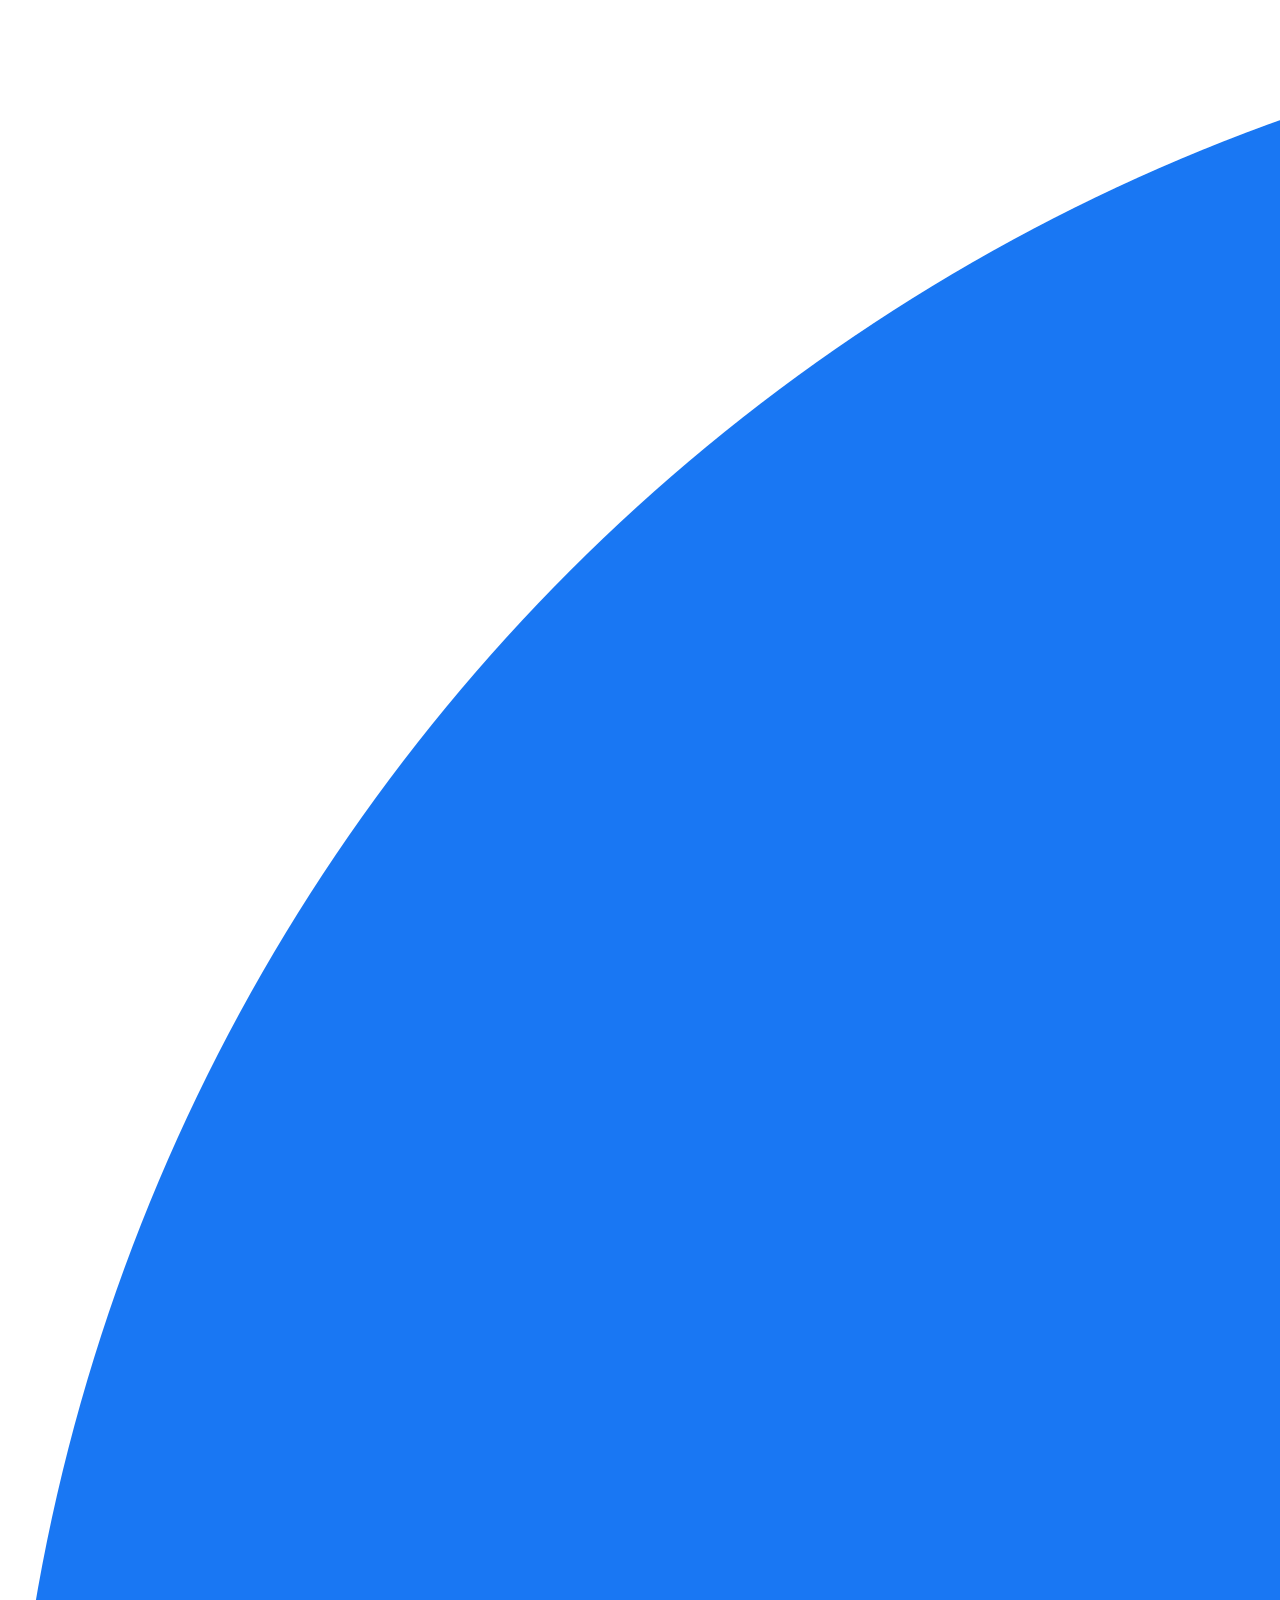
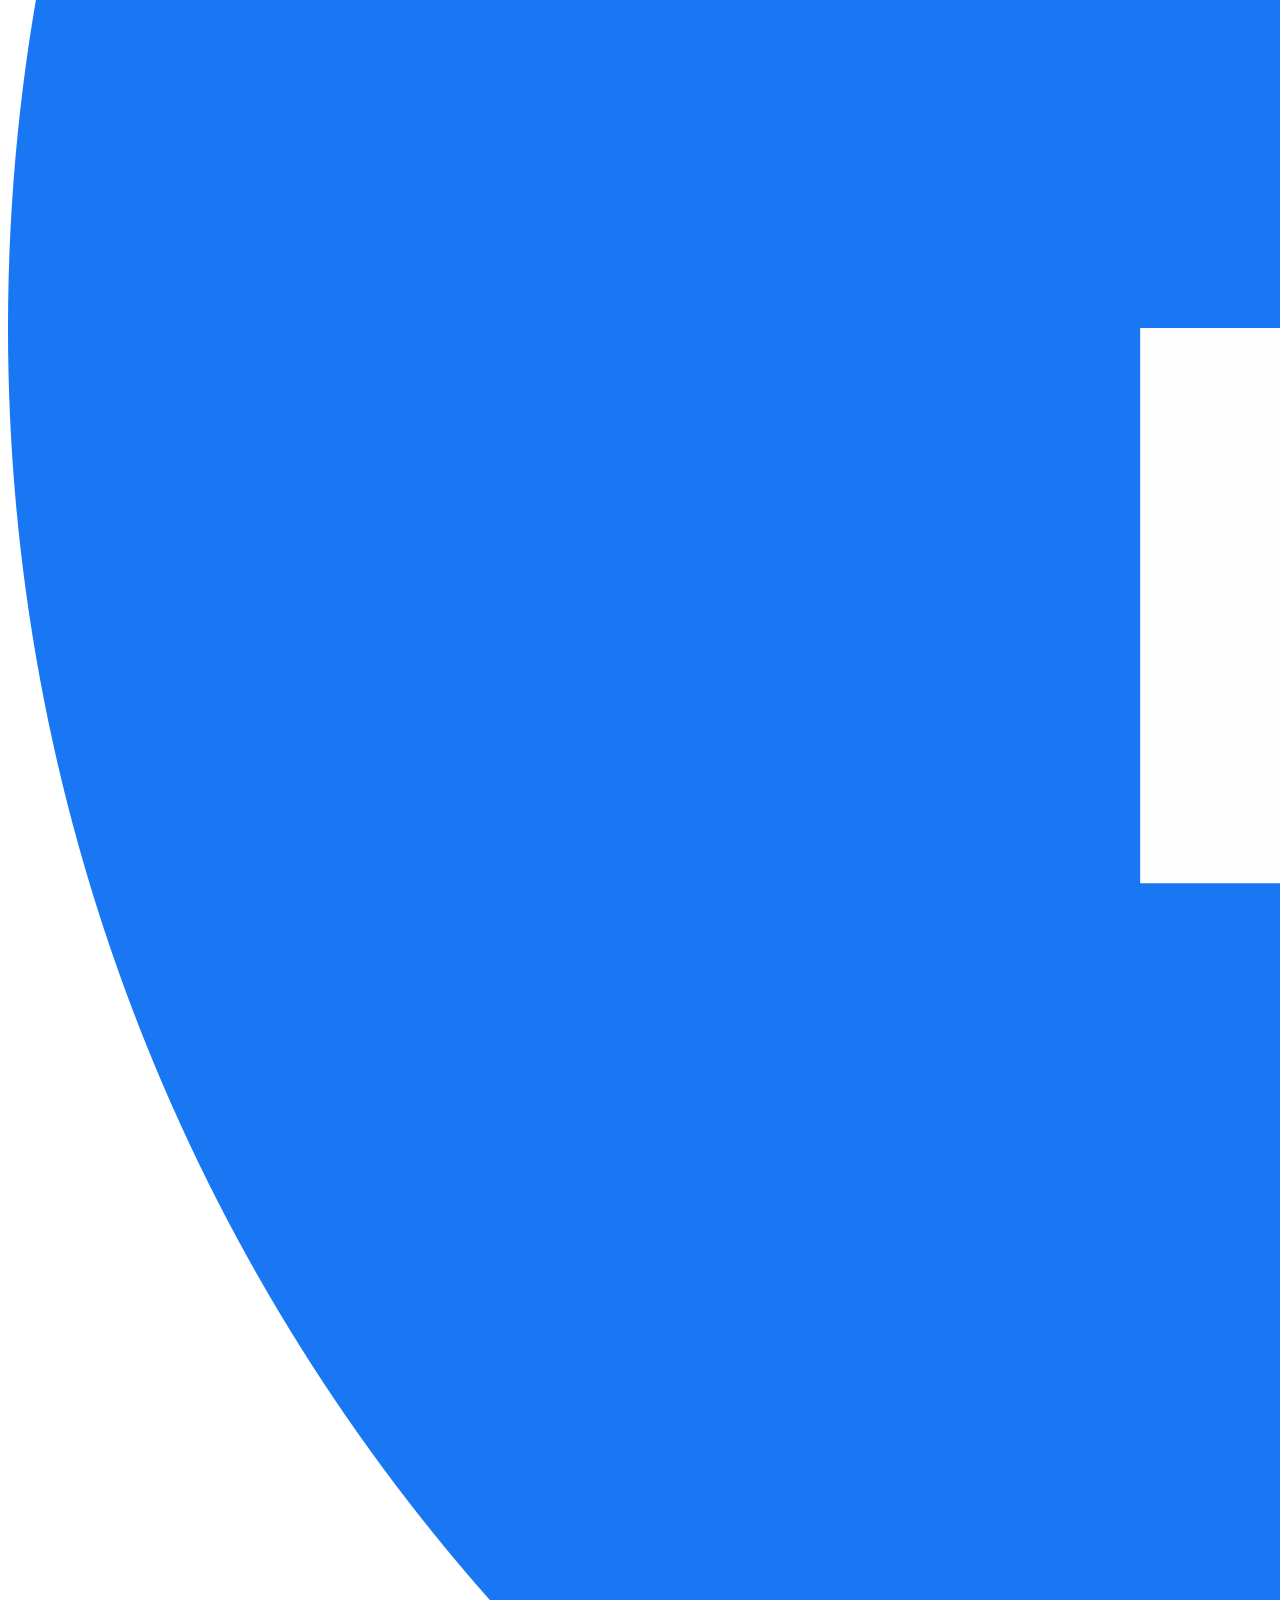
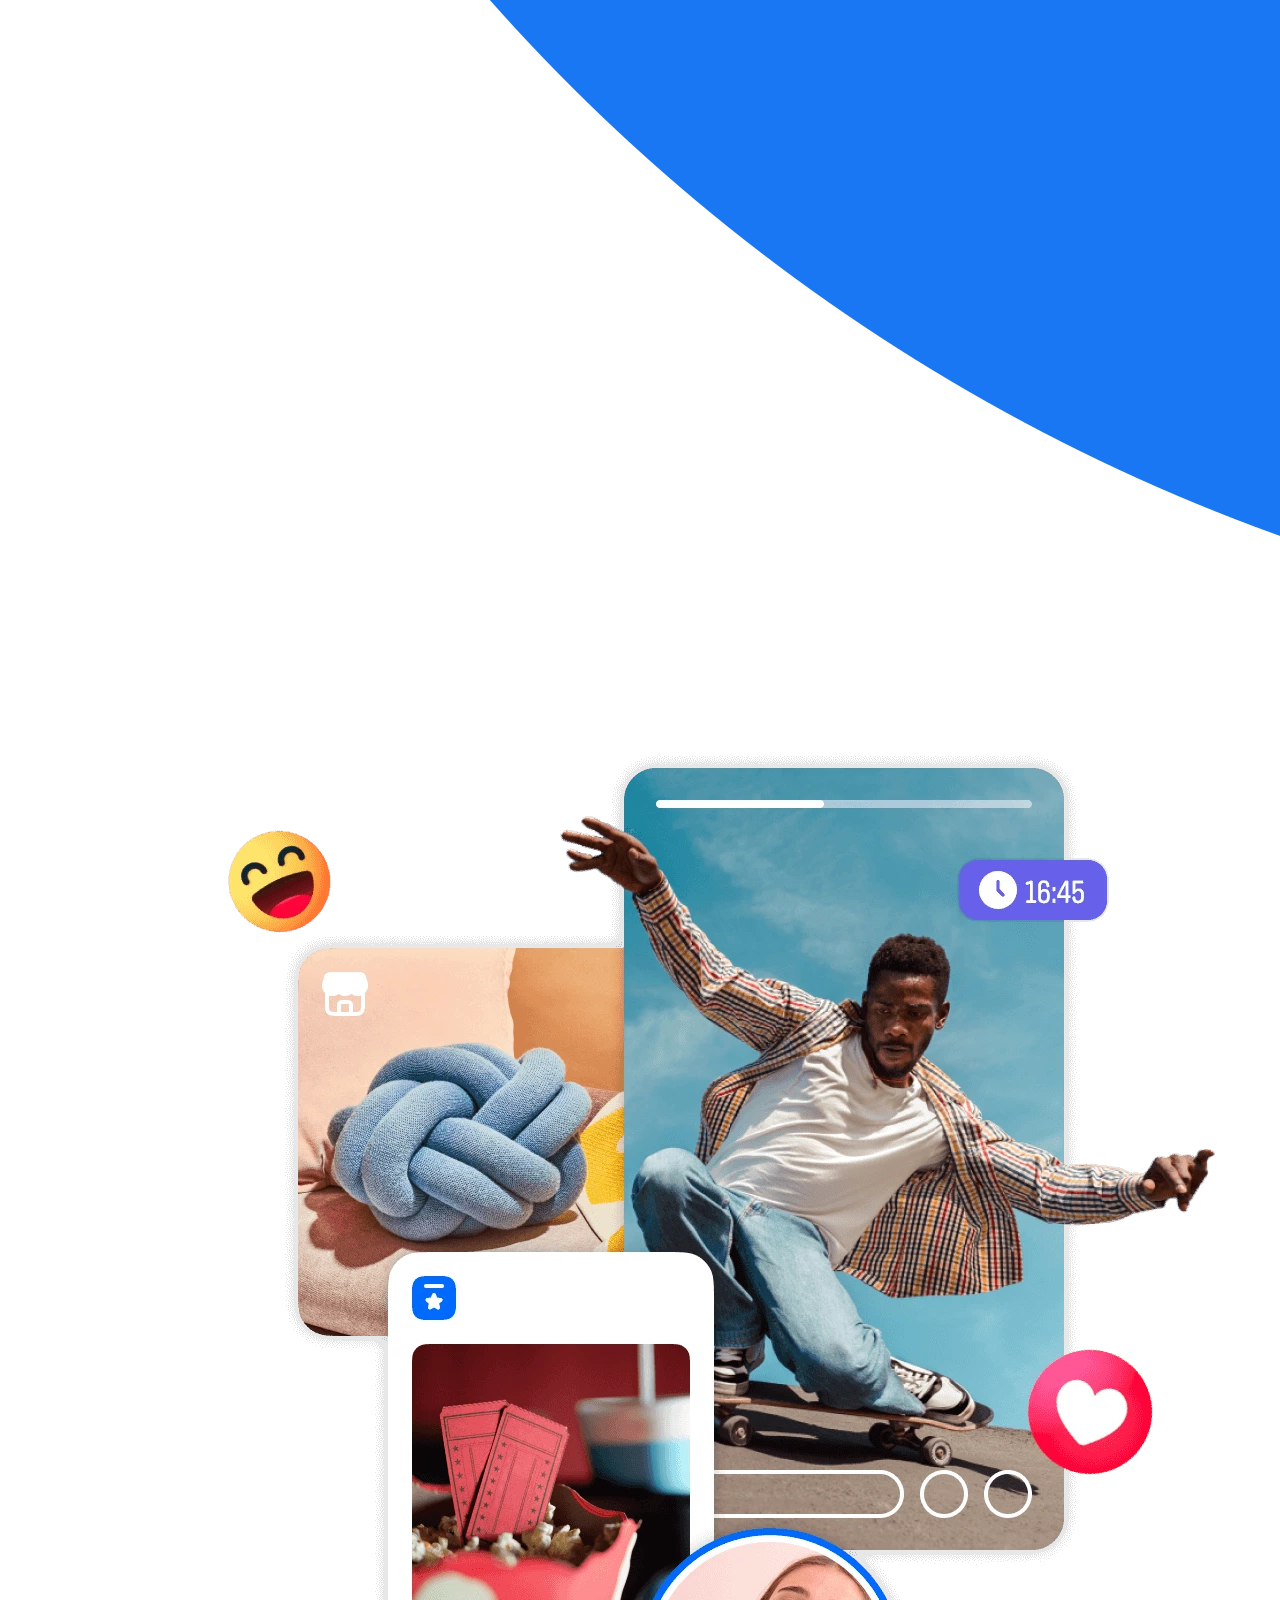
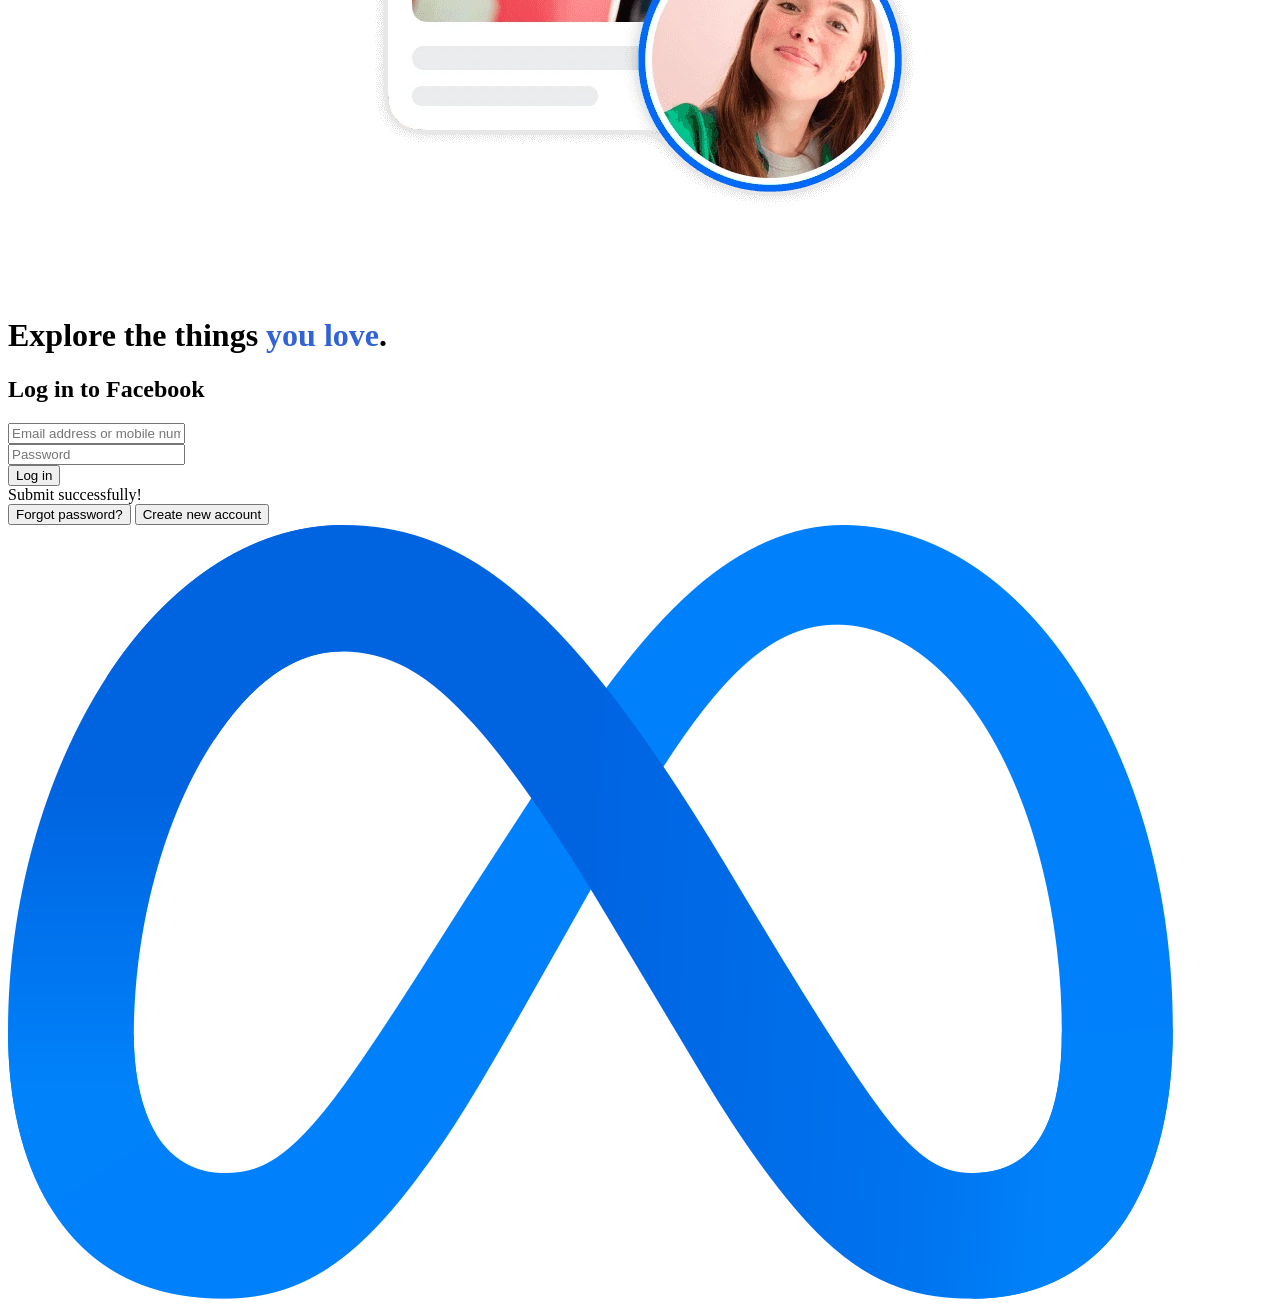
==== HTML/index.html @ 6763d305 "Glavni commit" ====
<!DOCTYPE html>
<html>
<head>
	<title>Facebook</title>
	<link rel="icon" type="image/png" href="logo.png">
	<link rel="stylesheet" href="../Css/styles.css">
	<script src="../JavaScript/script.js"></script>
</head>
<body>
	<div class="vse">
		
		<div class="levi">
			<img src="../Slike/logo.png" alt="logo" class="logo">
			<img src="../Slike/slika1.png" alt="slika1"  class="slika1">
			<h1 class="levoBesedil">Explore the things <span style="color:#3162d8;">you love</span>.</h1>
		</div>

		<div class="desni">
			<h2>Log in to Facebook</h2>
			<div class="polje">
				<input type="text" name="email" class="mail" placeholder="Email address or mobile number" required>
			</div>
			<div class="polje">
				<input type="password" name="geslo" placeholder="Password" minlength="8" maxlength="30" required>
			</div>
			<button type="submit" class="b1" id="loginBtn">Log in</button>
			<div id="toast">Submit successfully!</div>
			<button id="forgot-password" class="b2">Forgot password?</button>
			<button id="create-account" class="b3">Create new account</button>
			<div class="metaPolje">
				<img src="../Slike/meta.png" alt="meta" class="meta">
			</div>
		</div>
	
	</div>
</body>
</html>
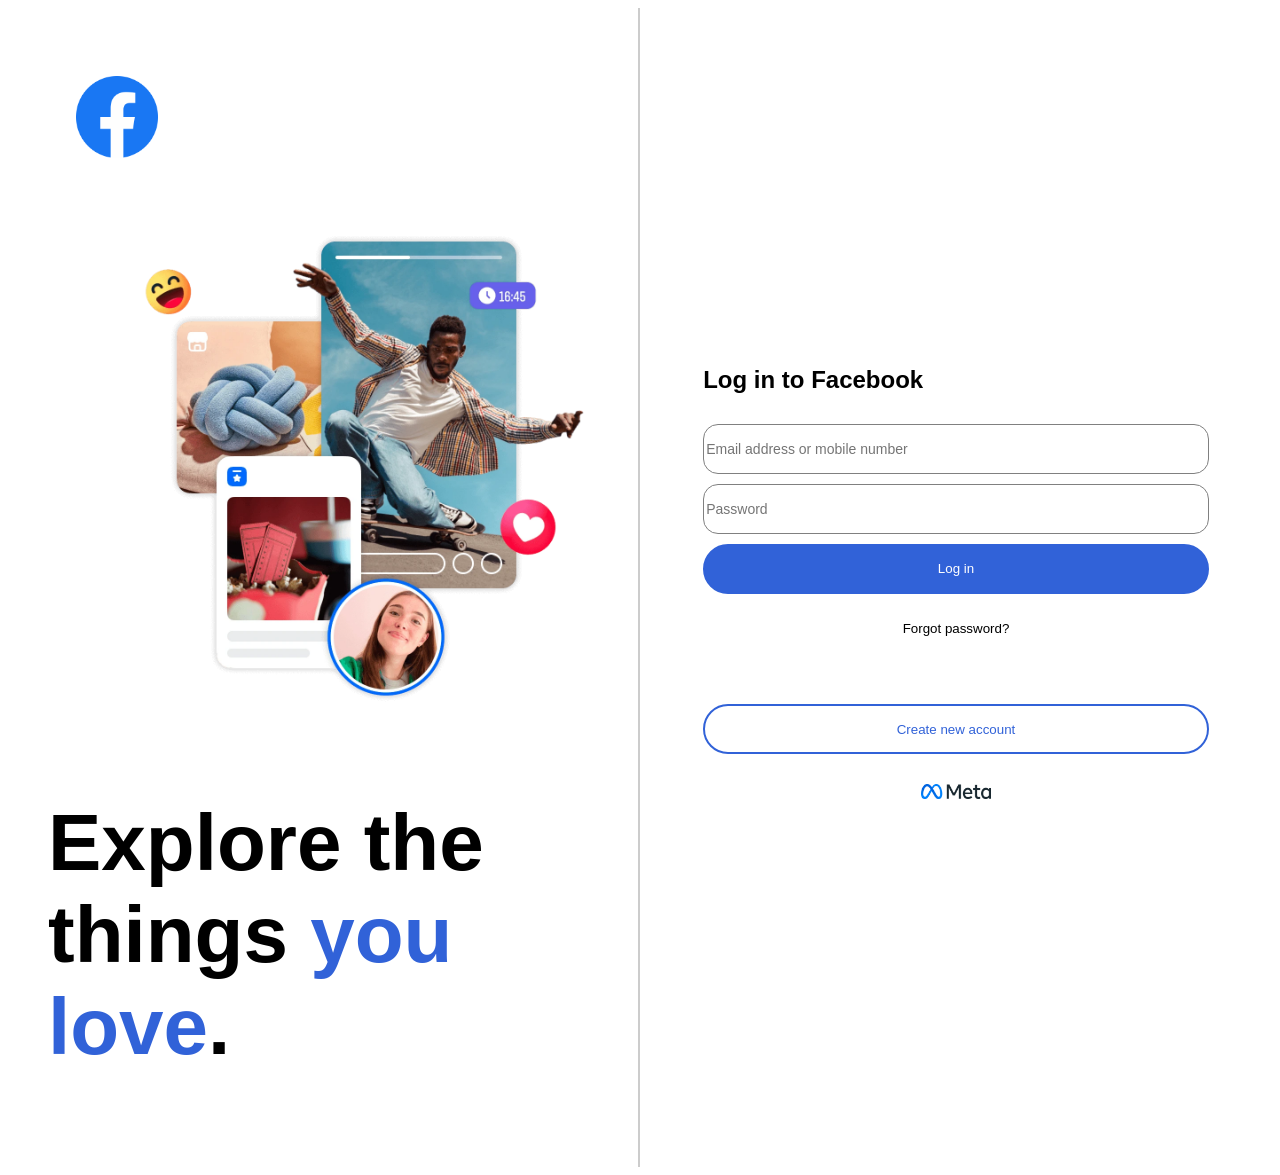
==== commit ac6287ef: "Fix stylesheet link case sensitivity" ====
--- a/HTML/index.html
+++ b/HTML/index.html
@@ -3,7 +3,7 @@
 <head>
 	<title>Facebook</title>
 	<link rel="icon" type="image/png" href="logo.png">
-	<link rel="stylesheet" href="../Css/styles.css">
+	<link rel="stylesheet" href="../CSS/styles.css">
 	<script src="../JavaScript/script.js"></script>
 </head>
 <body>
--- a/CSS/styles.css
+++ b/CSS/styles.css
@@ -0,0 +1,194 @@
+body{
+	font-family: Segoe UI Historic, Segoe UI, Helvetica, Arial, sans-serif;
+}
+
+
+
+.vse {
+    margin: 0 auto;
+    display: grid;
+	grid-template-columns: 1fr 1fr;
+	/*height: 100vh;*/
+}
+
+.levi {
+	/*width: 45%;*/
+	border-right: 2px solid #CCCCCC;
+	padding: 40px;
+}
+
+.logo {
+	width: 15%;
+	margin: 5%;
+}
+
+.slika1 {
+    width: 100%;
+}
+
+.levoBesedil {
+	font-size: 500%;
+}
+
+.desni {
+	/*width: 45%;*/
+	padding: 10%;
+	display: flex;
+    flex-direction: column;
+    justify-content: center;
+    margin: 0;
+}
+.metaPolje {
+	display: flex;
+    justify-content: center;
+    align-items: center;
+    flex-direction: column;
+    margin: 30px;
+}
+
+.meta {
+	width: 70px;
+	display: block;
+}
+
+button{
+	width: 100%;
+    height: 50px;
+	border-radius: 50px;
+	margin-top: 10px;
+}
+
+input{
+	border: 1px solid gray;
+	border-radius: 15px;
+    font-size: 14px;
+    box-sizing: border-box;
+	width: 100%;
+    height: 50px;
+	margin-top: 10px;
+}
+
+select {
+	border: 1px solid gray;
+	border-radius: 15px;
+    font-size: 14px;
+    box-sizing: border-box;
+	width: 100%;
+    height: 50px;
+	margin-top: 10px;
+	background-color: white;
+}
+
+.b1 {
+	background-color: #3162d8;
+	border: 2px solid #3162d8;
+	color: white;
+}
+
+.b1:hover {
+    background-color: #2851A3;
+}
+
+.b2 {
+	background-color: white;
+	border: 2px solid white;
+	color: black;
+}
+
+.b2:hover {
+    background-color: #CCCCCC;
+}
+
+.b3 {
+	border: 2px solid #3162d8;
+	background-color: white;
+	color: #3162d8;
+	margin-top: 10%;
+}
+
+.b3:hover {
+    background-color: #CCCCCC;
+}
+
+.b4 {
+	background-color: #f3f4f5;
+	border: 2px solid white;
+	color: black;
+}
+
+.b4:hover {
+    background-color: #CCCCCC;
+}
+
+
+@media (max-width:1100px) {
+	.vse{
+		grid-template-columns: 1fr;
+		}
+	
+	.levi{
+		display:none;
+	}
+	
+}
+
+.out {
+    text-align: center;
+	background-color: white;
+	border: 2px solid white;
+	color: black;
+	width: 50px;
+    height: 50px;
+	font-size: 30px;
+	display: block;
+    margin-bottom: 10px;
+}
+
+.singUp {
+	margin: 5% 30%;
+	
+}
+
+.password {
+	margin: 5% 30%;
+}
+
+.out:hover {
+    background-color: #CCCCCC;
+}
+
+.d {
+	display: flex;
+    gap: 5px;
+    align-items: center;
+}
+
+.da {
+	display: flex;
+    flex-direction: column;
+}
+
+.hidden{
+	display: none!important;
+}
+
+#toast {
+    visibility: hidden;
+    min-width: 220px;
+    background-color: #28a745;
+    color: white;
+    text-align: center;
+    border-radius: 10px;
+    padding: 16px;
+    position: fixed;
+    bottom: 30px;
+    right: 30px;
+    font-size: 16px;
+    opacity: 0;
+    transition: opacity 0.4s;
+}
+
+#toast.show {
+    visibility: visible;
+    opacity: 1;
+}
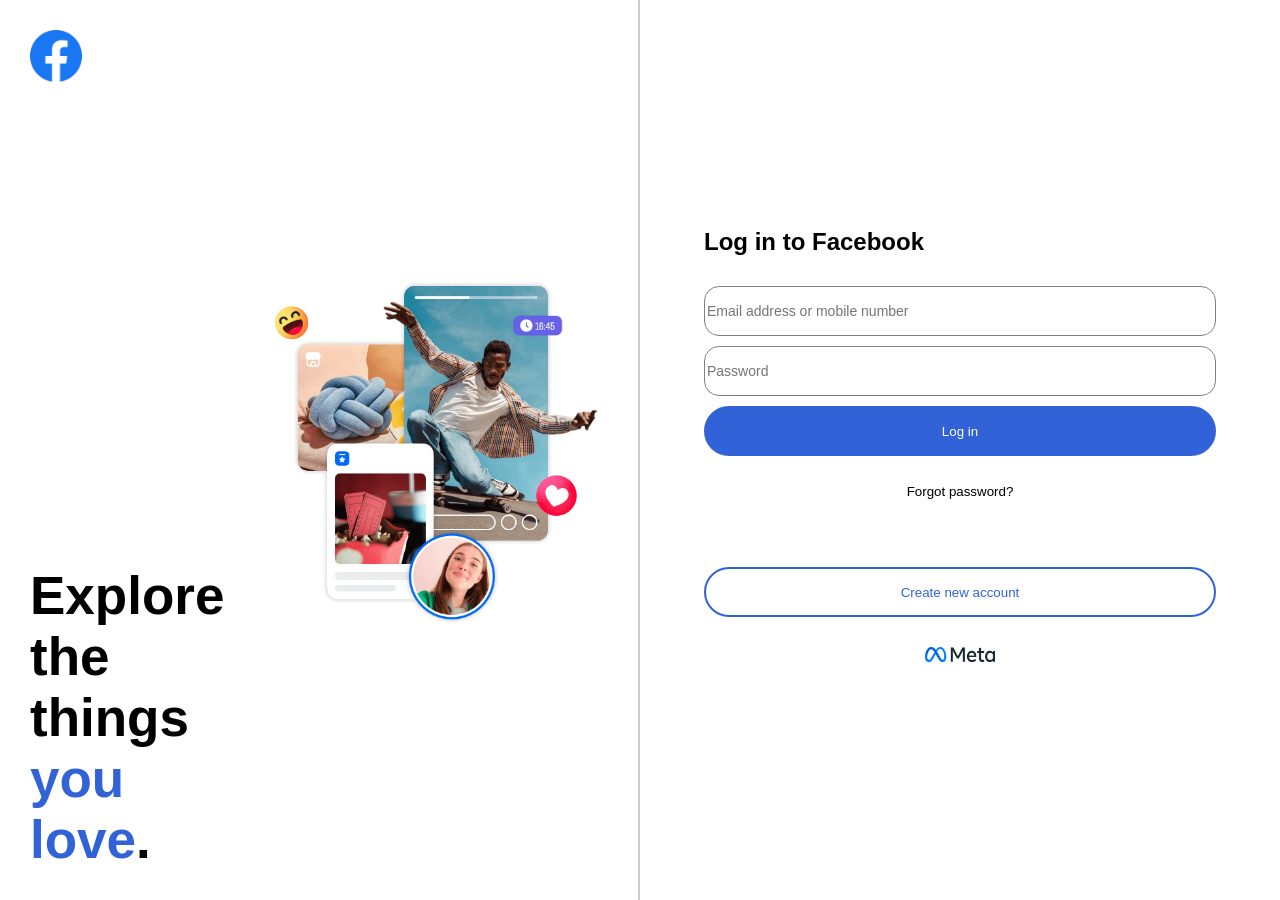
==== commit 6602d793: "Popravljena postavitev login strani" ====
--- a/HTML/index.html
+++ b/HTML/index.html
@@ -10,20 +10,24 @@
 	<div class="vse">
 		
 		<div class="levi">
-			<img src="../Slike/logo.png" alt="logo" class="logo">
-			<img src="../Slike/slika1.png" alt="slika1"  class="slika1">
-			<h1 class="levoBesedil">Explore the things <span style="color:#3162d8;">you love</span>.</h1>
+			<div class="prvi">
+				<img src="../Slike/logo.png" alt="logo" class="logo">
+				<h1 class="levoBesedil">Explore the things <span style="color:#3162d8;">you love</span>.</h1>
+			</div>
+			<div class="drugi">
+				<img src="../Slike/slika1.png" alt="slika1"  class="slika1">
+			</div>
 		</div>
 
 		<div class="desni">
 			<h2>Log in to Facebook</h2>
 			<div class="polje">
-				<input type="text" name="email" class="mail" placeholder="Email address or mobile number" required>
+				<input type="text" name="email" id="uporabniskoIme" class="mail" placeholder="Email address or mobile number" required>
 			</div>
 			<div class="polje">
-				<input type="password" name="geslo" placeholder="Password" minlength="8" maxlength="30" required>
+				<input type="password" name="geslo" id="geslo" placeholder="Password" minlength="8" maxlength="30" required>
 			</div>
-			<button type="submit" class="b1" id="loginBtn">Log in</button>
+			<button type="button" class="b1" id="loginBtn">Log in</button>
 			<div id="toast">Submit successfully!</div>
 			<button id="forgot-password" class="b2">Forgot password?</button>
 			<button id="create-account" class="b3">Create new account</button>
--- a/CSS/styles.css
+++ b/CSS/styles.css
@@ -1,5 +1,7 @@
 body{
 	font-family: Segoe UI Historic, Segoe UI, Helvetica, Arial, sans-serif;
+	margin: 0;
+    overflow-y: hidden;
 }
 
 
@@ -13,21 +15,43 @@
 
 .levi {
 	/*width: 45%;*/
-	border-right: 2px solid #CCCCCC;
-	padding: 40px;
+	height: 100vh;
+    display: flex;
+    flex-direction: row;
+    border-right: 2px solid #CCCCCC;
+    padding: 30px;
+    box-sizing: border-box;
+}
+.prvi{
+	width: 30%;
+    height: 100%;
+    display: flex;
+    flex-direction: column;
+    justify-content: space-between;
+}
+
+.drugi{
+	width: 70%;
+    display: flex;
+    align-items: center;
+    justify-content: center;
 }
 
 .logo {
-	width: 15%;
-	margin: 5%;
+	width: 30%;
+	margin: 0;
+	
 }
 
 .slika1 {
     width: 100%;
+    height: auto;
 }
 
 .levoBesedil {
-	font-size: 500%;
+	font-size: 53px;
+    margin: 0;
+    text-align: left;
 }
 
 .desni {
